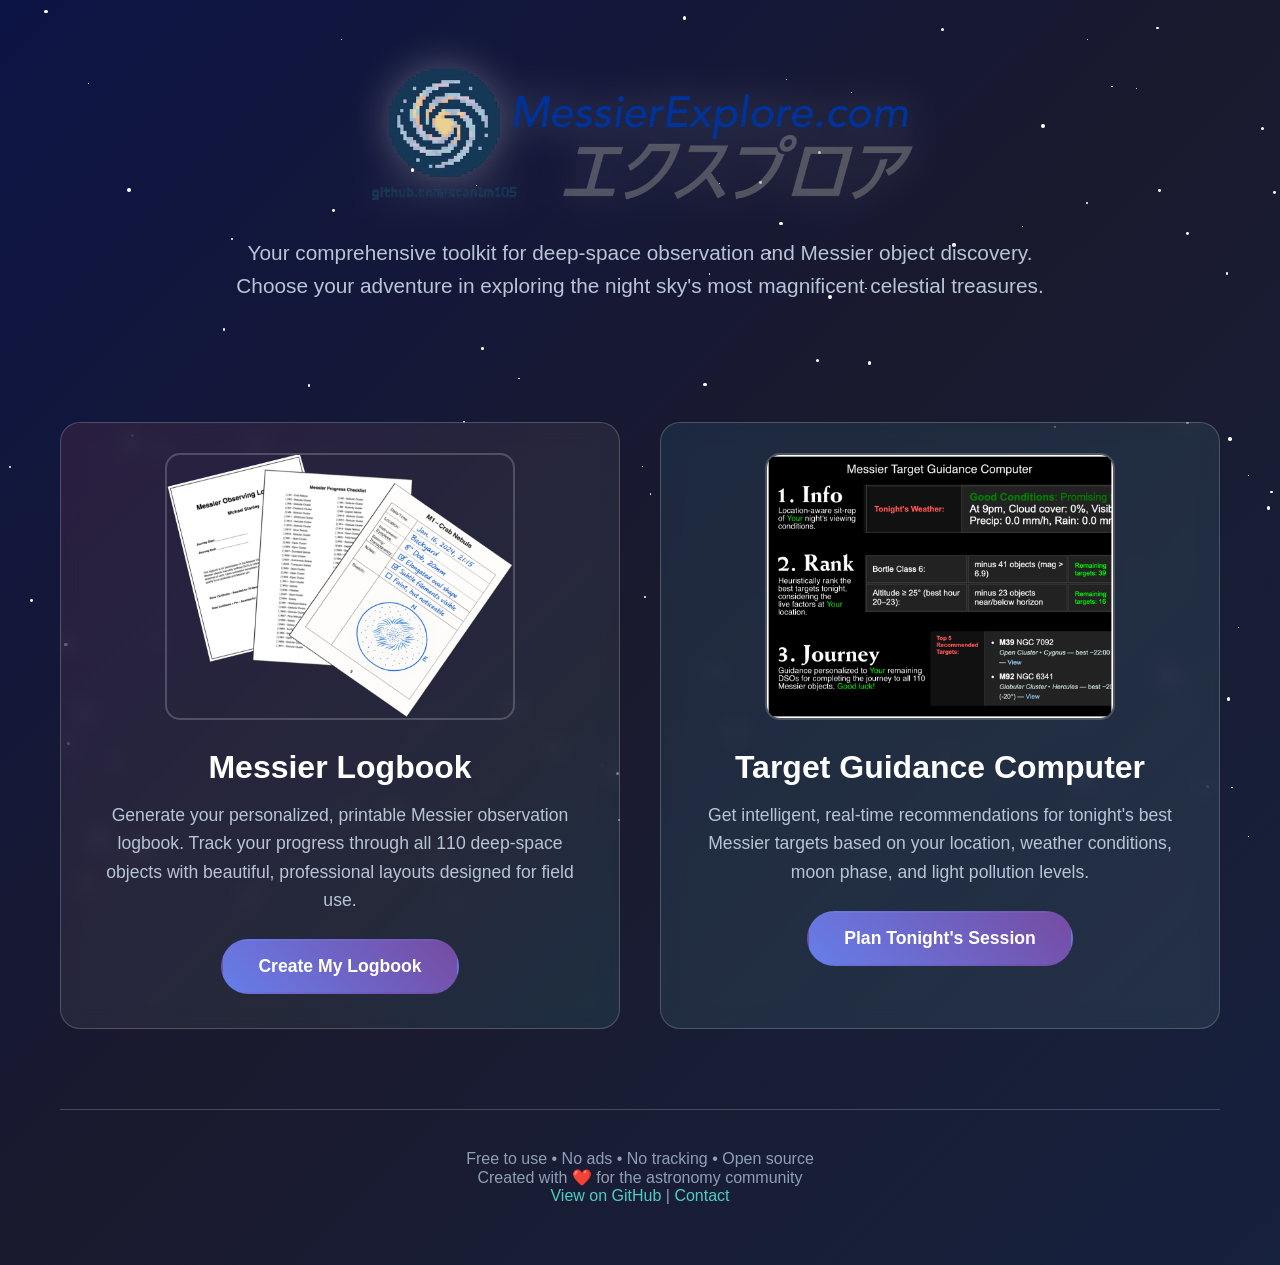
==== services/webfront/index.html @ ed9e5df7 "Describe your changes here" ====
<!DOCTYPE html>
<html lang="en">
<head>
    <meta charset="UTF-8">
    <meta name="viewport" content="width=device-width, initial-scale=1.0">
    <title>Messier Explore - Your Gateway to Deep Space Observation</title>
    <link rel="icon" type="image/x-icon" href="favicon.ico">
    <style>
        * {
            margin: 0;
            padding: 0;
            box-sizing: border-box;
        }
        
        body {
            font-family: 'Arial', sans-serif;
            background: linear-gradient(135deg, #0c1445 0%, #1a1a2e 50%, #16213e 100%);
            color: #ffffff;
            min-height: 100vh;
            overflow-x: hidden;
        }
        
        /* Animated stars background */
        .stars {
            position: fixed;
            top: 0;
            left: 0;
            width: 100%;
            height: 100%;
            z-index: -1;
        }
        
        .star {
            position: absolute;
            background: white;
            border-radius: 50%;
            animation: twinkle 3s infinite;
        }
        
        @keyframes twinkle {
            0%, 100% { opacity: 0.3; transform: scale(1); }
            50% { opacity: 1; transform: scale(1.2); }
        }
        
        .container {
            max-width: 1200px;
            margin: 0 auto;
            padding: 20px;
            position: relative;
            z-index: 1;
        }
        
        .header {
            text-align: center;
            margin-bottom: 60px;
            padding: 40px 0;
        }
        
        .logo {
            max-width: 550px;
            height: auto;
            margin-bottom: 30px;
            filter: drop-shadow(0 0 20px rgba(255, 255, 255, 0.3));
        }
        
        .main-title {
            font-size: 3.5em;
            font-weight: bold;
            background: linear-gradient(45deg, #ff6b6b, #4ecdc4, #45b7d1, #96ceb4);
            background-size: 400% 400%;
            -webkit-background-clip: text;
            -webkit-text-fill-color: transparent;
            background-clip: text;
            animation: gradientShift 4s ease infinite;
            margin-bottom: 20px;
            text-shadow: 0 0 30px rgba(255, 255, 255, 0.3);
        }
        
        @keyframes gradientShift {
            0%, 100% { background-position: 0% 50%; }
            50% { background-position: 100% 50%; }
        }
        
        .subtitle {
            font-size: 1.3em;
            color: #b8c5d6;
            margin-bottom: 20px;
            line-height: 1.6;
        }
        
        .services-grid {
            display: grid;
            grid-template-columns: repeat(auto-fit, minmax(450px, 1fr));
            gap: 40px;
            margin-top: 60px;
        }
        
        .service-card {
            background: rgba(255, 255, 255, 0.1);
            border-radius: 20px;
            padding: 30px;
            text-align: center;
            backdrop-filter: blur(10px);
            border: 1px solid rgba(255, 255, 255, 0.2);
            transition: all 0.3s ease;
            position: relative;
            overflow: hidden;
        }
        
        .service-card::before {
            content: '';
            position: absolute;
            top: -50%;
            left: -50%;
            width: 200%;
            height: 200%;
            background: linear-gradient(45deg, transparent, rgba(255, 255, 255, 0.1), transparent);
            transform: rotate(45deg);
            transition: all 0.6s ease;
            opacity: 0;
        }
        
        .service-card:hover::before {
            animation: shimmer 1.5s ease-in-out;
        }
        
        @keyframes shimmer {
            0% { transform: translateX(-100%) translateY(-100%) rotate(45deg); opacity: 0; }
            50% { opacity: 1; }
            100% { transform: translateX(100%) translateY(100%) rotate(45deg); opacity: 0; }
        }
        
        .service-card:hover {
            transform: translateY(-10px) scale(1.02);
            box-shadow: 0 20px 40px rgba(0, 0, 0, 0.3);
            border-color: rgba(255, 255, 255, 0.4);
        }
        
        .service-image {
            width: 100%;
            max-width: 350px;
            height: auto;
            border-radius: 15px;
            margin-bottom: 25px;
            border: 2px solid rgba(255, 255, 255, 0.2);
            transition: all 0.3s ease;
        }
        
        .service-card:hover .service-image {
            border-color: rgba(255, 255, 255, 0.5);
            box-shadow: 0 10px 25px rgba(0, 0, 0, 0.4);
        }
        
        .service-title {
            font-size: 2em;
            font-weight: bold;
            margin-bottom: 15px;
            color: #ffffff;
        }
        
        .service-description {
            font-size: 1.1em;
            color: #b8c5d6;
            margin-bottom: 25px;
            line-height: 1.6;
        }
        
        .service-button {
            display: inline-block;
            padding: 15px 35px;
            background: linear-gradient(45deg, #667eea 0%, #764ba2 100%);
            color: white;
            text-decoration: none;
            border-radius: 30px;
            font-weight: bold;
            font-size: 1.1em;
            transition: all 0.3s ease;
            border: 2px solid transparent;
            position: relative;
            overflow: hidden;
        }
        
        .service-button::before {
            content: '';
            position: absolute;
            top: 0;
            left: -100%;
            width: 100%;
            height: 100%;
            background: linear-gradient(90deg, transparent, rgba(255, 255, 255, 0.2), transparent);
            transition: left 0.5s ease;
        }
        
        .service-button:hover::before {
            left: 100%;
        }
        
        .service-button:hover {
            transform: translateY(-2px);
            box-shadow: 0 10px 25px rgba(102, 126, 234, 0.4);
            border-color: rgba(255, 255, 255, 0.3);
        }
        
        .logbook-card {
            background: linear-gradient(135deg, rgba(255, 107, 107, 0.1) 0%, rgba(78, 205, 196, 0.1) 100%);
        }
        
        .tgc-card {
            background: linear-gradient(135deg, rgba(69, 183, 209, 0.1) 0%, rgba(150, 206, 180, 0.1) 100%);
        }
        
        .footer {
            text-align: center;
            margin-top: 80px;
            padding: 40px 0;
            border-top: 1px solid rgba(255, 255, 255, 0.2);
            color: #8fa0b3;
        }
        
        .footer a {
            color: #4ecdc4;
            text-decoration: none;
        }
        
        .footer a:hover {
            text-decoration: underline;
        }
        
        /* Mobile responsive */
        @media (max-width: 768px) {
            .services-grid {
                grid-template-columns: 1fr;
                gap: 30px;
            }
            
            .main-title {
                font-size: 2.5em;
            }
            
            .subtitle {
                font-size: 1.1em;
            }
            
            .service-card {
                padding: 25px;
            }
            
            .service-title {
                font-size: 1.7em;
            }
        }
        
        @media (max-width: 480px) {
            .container {
                padding: 15px;
            }
            
            .main-title {
                font-size: 2em;
            }
            
            .service-card {
                padding: 20px;
            }
        }
    </style>
</head>
<body>
    <div class="stars" id="stars"></div>
    
    <div class="container">
        <header class="header">
            <img src="logo_main_2_nobg.png" alt="Messier Explore Logo" class="logo">
            <!--<h1 class="main-title">Messier Explore</h1>-->
            <p class="subtitle">
                Your comprehensive toolkit for deep-space observation and Messier object discovery.<br>
                Choose your adventure in exploring the night sky's most magnificent celestial treasures.
            </p>
        </header>
        
        <div class="services-grid">
            <!-- Logbook Service -->
            <div class="service-card logbook-card">
                <img src="logbook_sample.png" alt="Messier Logbook Preview" class="service-image">
                <h2 class="service-title">Messier Logbook</h2>
                <p class="service-description">
                    Generate your personalized, printable Messier observation logbook. Track your progress through all 110 deep-space objects with beautiful, professional layouts designed for field use.
                </p>
                <a href="https://logbook.messierexplore.com" class="service-button">
                    Create My Logbook
                </a>
            </div>
            
            <!-- Target Guidance Computer -->
            <div class="service-card tgc-card">
                <img src="tcg_sample.png" alt="Target Guidance Computer Preview" class="service-image">
                <h2 class="service-title">Target Guidance Computer</h2>
                <p class="service-description">
                    Get intelligent, real-time recommendations for tonight's best Messier targets based on your location, weather conditions, moon phase, and light pollution levels.
                </p>
                <a href="https://tgc.messierexplore.com" class="service-button">
                    Plan Tonight's Session
                </a>
            </div>
        </div>
        
        <footer class="footer">
            <p>
                Free to use • No ads • No tracking • Open source<br>
                Created with ❤️ for the astronomy community<br>
                <a href="https://github.com/stanlm105/MessierExplore">View on GitHub</a> | 
                <a href="mailto:stanlm@gmail.com">Contact</a>
            </p>
        </footer>
    </div>
    
    <script>
        // Generate animated stars
        function createStars() {
            const starsContainer = document.getElementById('stars');
            const numStars = 100;
            
            for (let i = 0; i < numStars; i++) {
                const star = document.createElement('div');
                star.className = 'star';
                
                // Random position
                star.style.left = Math.random() * 100 + '%';
                star.style.top = Math.random() * 100 + '%';
                
                // Random size
                const size = Math.random() * 3 + 1;
                star.style.width = size + 'px';
                star.style.height = size + 'px';
                
                // Random animation delay
                star.style.animationDelay = Math.random() * 3 + 's';
                
                starsContainer.appendChild(star);
            }
        }
        
        // Initialize stars when page loads
        document.addEventListener('DOMContentLoaded', createStars);
        
        // Add subtle parallax effect on scroll
        window.addEventListener('scroll', () => {
            const scrolled = window.pageYOffset;
            const stars = document.getElementById('stars');
            stars.style.transform = `translateY(${scrolled * 0.1}px)`;
        });
    </script>
</body>
</html>
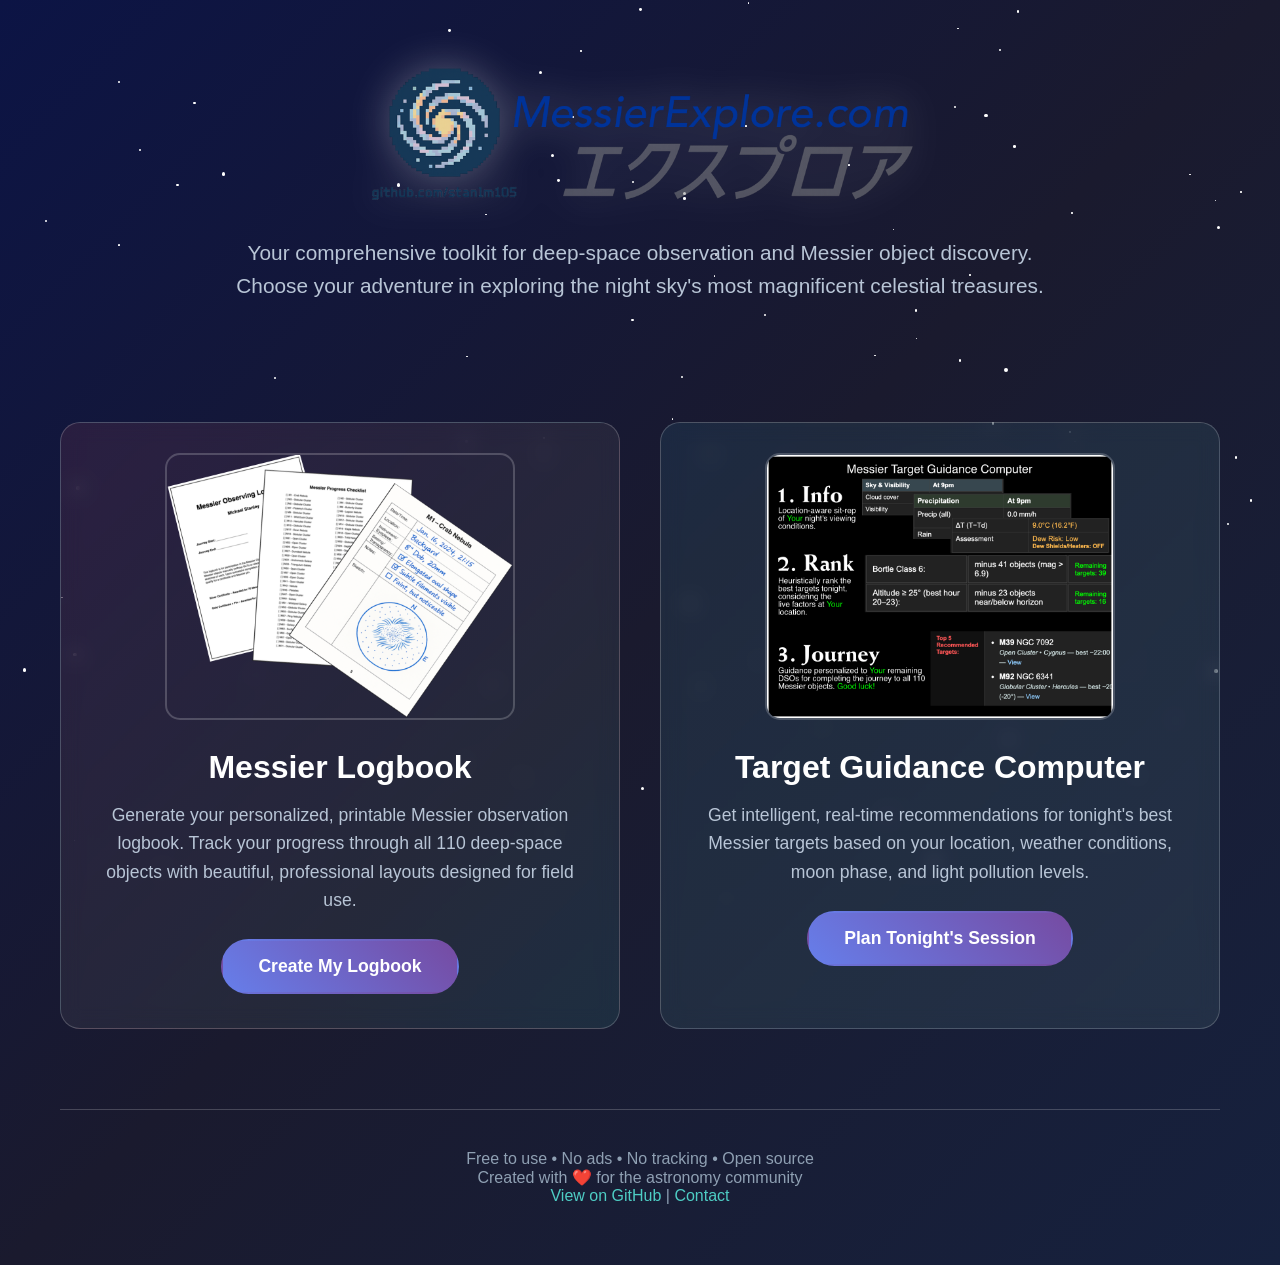
==== commit 325f1ecd: "Minor QoL tweaks to TargetGuidance page. Also adding new experimental push-to smartphone DOB tube tr" ====
--- a/services/webfront/index.html
+++ b/services/webfront/index.html
@@ -5,6 +5,10 @@
     <meta name="viewport" content="width=device-width, initial-scale=1.0">
     <title>Messier Explore - Your Gateway to Deep Space Observation</title>
     <link rel="icon" type="image/x-icon" href="favicon.ico">
+
+    <!-- Canonical URL to avoid duplicate issues -->
+    <link rel="canonical" href="https://www.messierexplore.com/">
+
     <style>
         * {
             margin: 0;
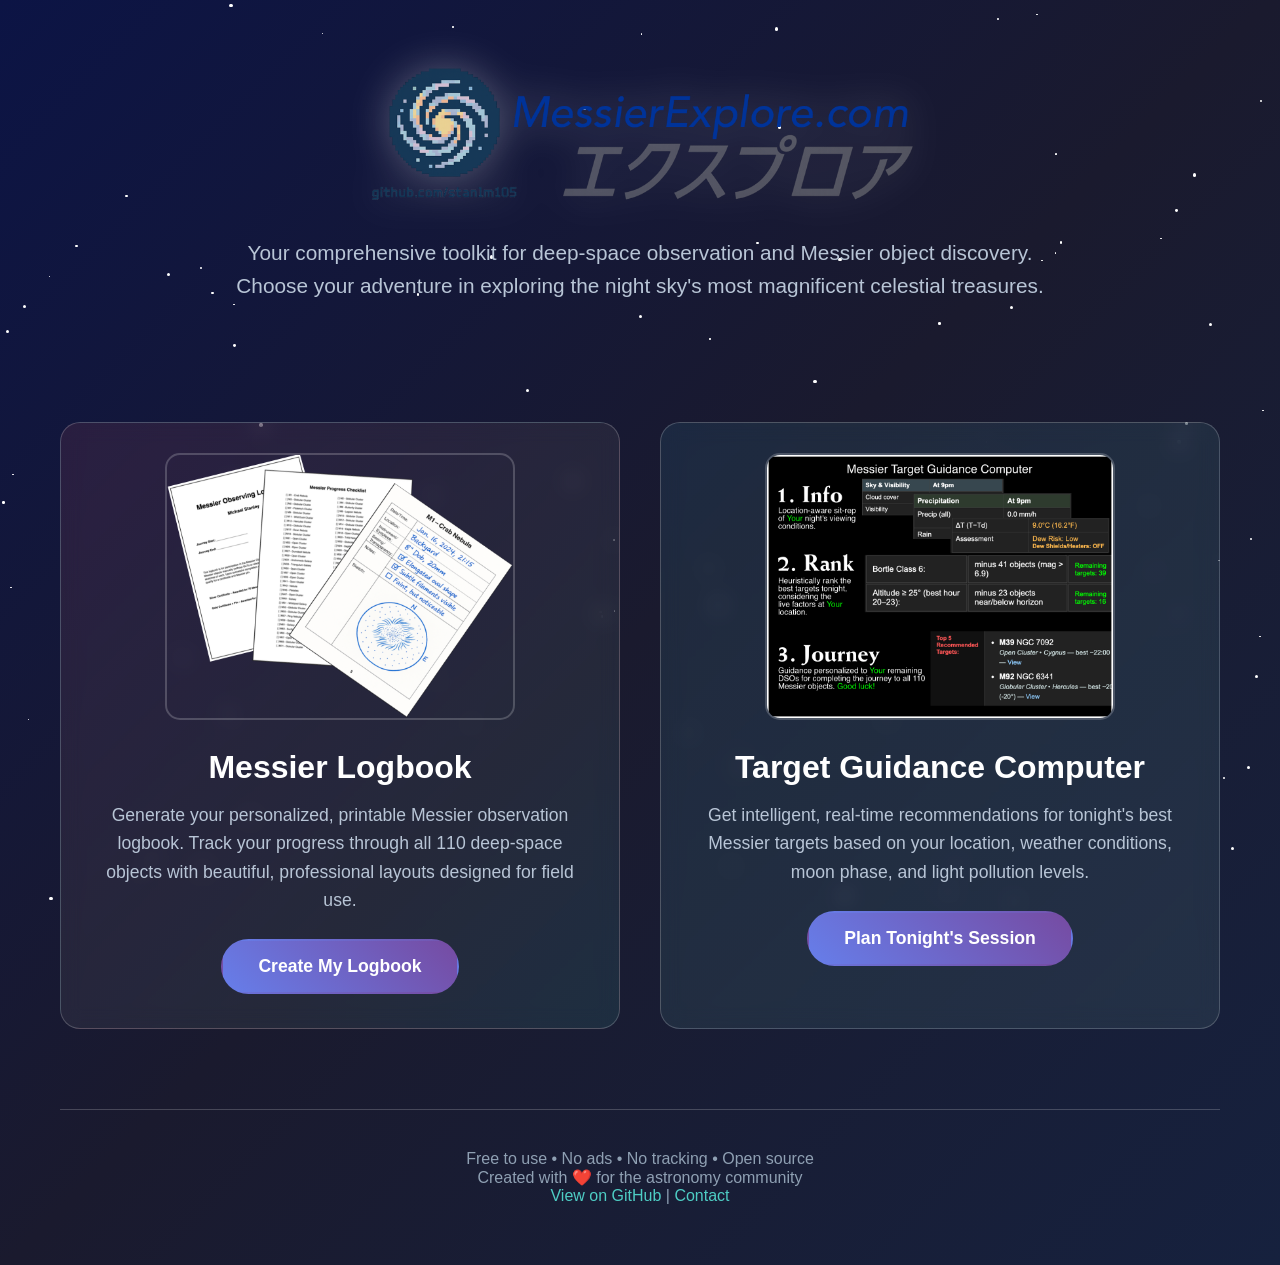
==== commit b5a86f0f: "Added Jupiter GRS info section to target guidance computer web portal" ====
--- a/services/webfront/index.html
+++ b/services/webfront/index.html
@@ -313,7 +313,7 @@
                 Free to use • No ads • No tracking • Open source<br>
                 Created with ❤️ for the astronomy community<br>
                 <a href="https://github.com/stanlm105/MessierExplore">View on GitHub</a> | 
-                <a href="mailto:stanlm@gmail.com">Contact</a>
+                <a href="mailto:stanlm@messierexplore.com">Contact</a>
             </p>
         </footer>
     </div>
